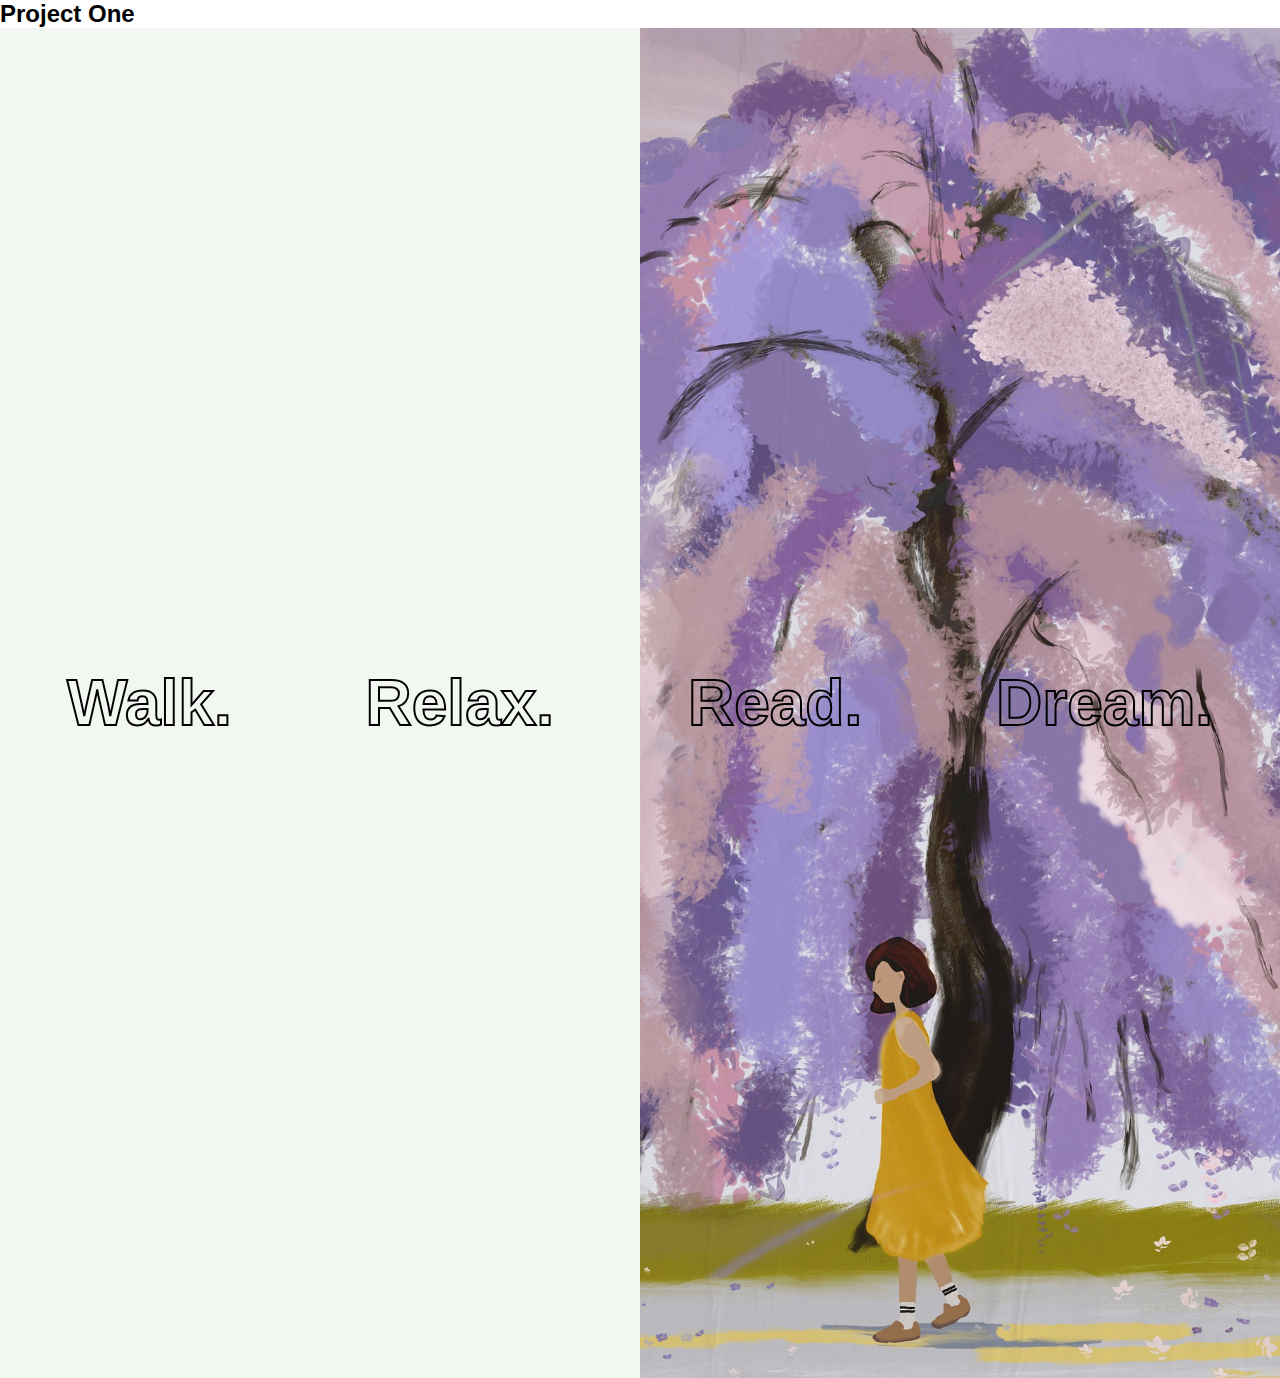
==== project1.html @ 15c98a99 "get online" ====
<!DOCTYPE html>
<html lang="en">
  <head>
    <meta charset="UTF-8" />
    <meta http-equiv="X-UA-Compatible" content="IE=edge" />
    <meta name="viewport" content="width=device-width, initial-scale=1.0" />
    <title>Project One-Image Gallery</title>
    <style>
      * {
        margin: 0;
        padding: 0;
        font-family: "poppins", sans-serif;
        box-sizing: border-box;
      }
      .hero {
        width: 100%;
        height: 150vh;
        background-color: #f3f7f1;
        position: relative;
        display: flex;
        align-items: center;
        justify-content: space-around;
      }
      .hero h1 {
        font-size: 4rem;
        position: relative;
        z-index: 2;
        -webkit-text-fill-color: transparent;
        -webkit-text-stroke: 2px black;
        cursor: pointer;
        transition: all 0.5s ease;
      }
      .hero h1:hover {
        -webkit-text-fill-color: black;
        transform: translateY(-10px);
      }
      .img_box {
        display: display;
        justify-content: center;
        text-align: center;
        position: absolute;
        top: 0;
        right: 0;
        height: 100%;
        width: 50%;
        background-image: url(image/Walk.jpg);
        background-size: cover;
        background-position: center;
      }
    </style>
  </head>
  <header>
    <h2>Project One</h2>
  </header>
  <body>
    <div class="hero">
      <h1 id="walk">Walk.</h1>
      <h1 id="relax">Relax.</h1>
      <h1 id="read">Read.</h1>
      <h1 id="dream">Dream.</h1>
      <div id="image-box" class="img_box"></div>
      <script src="project1.js"></script>
    </div>
  </body>
</html>
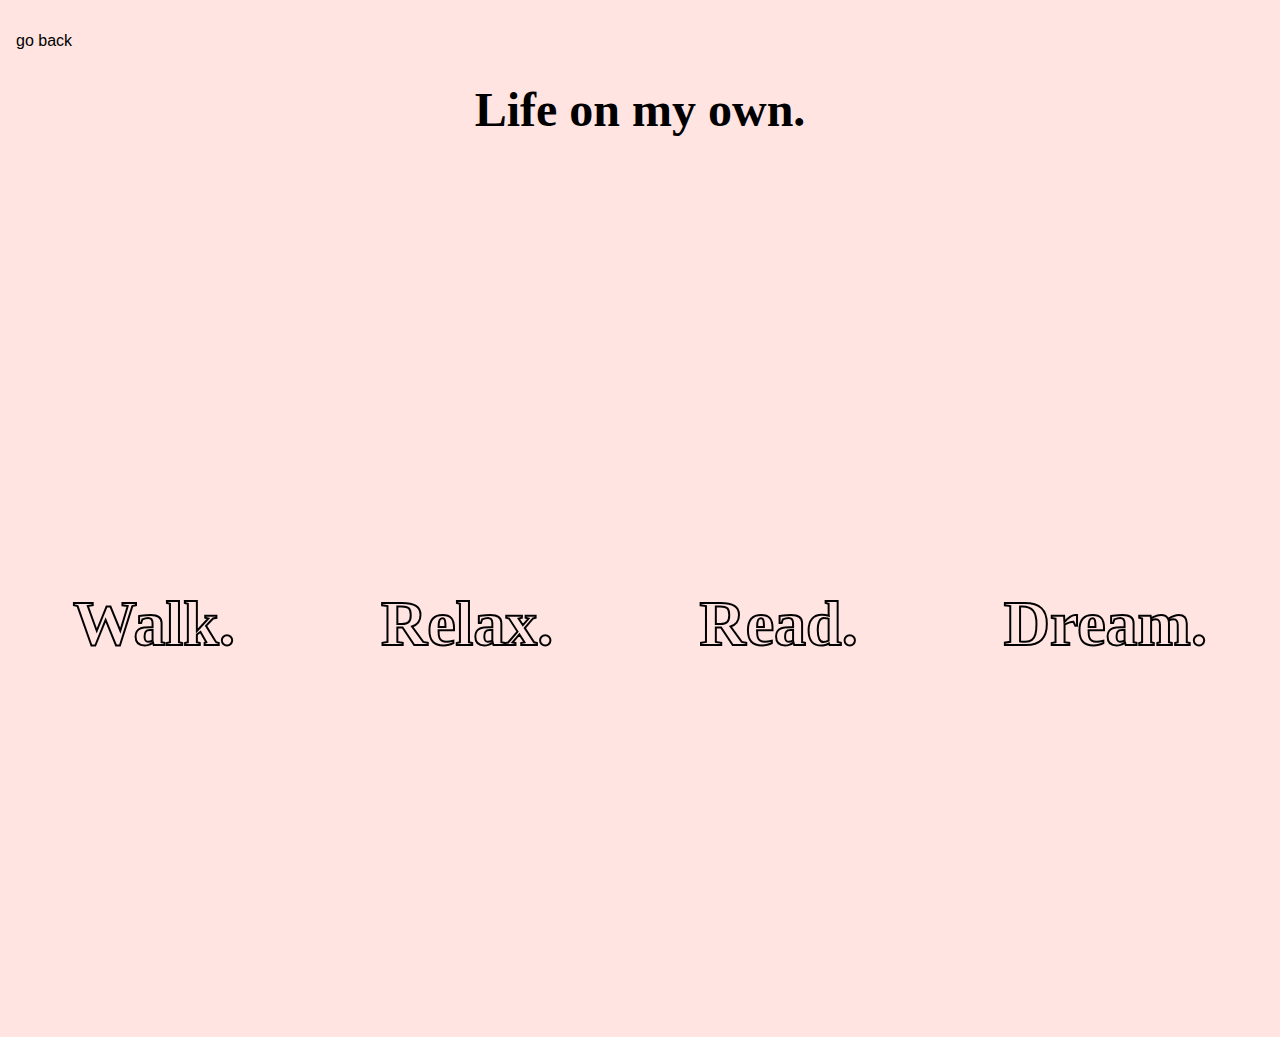
==== commit 11579ec8: "update portifolio" ====
--- a/project1.html
+++ b/project1.html
@@ -4,7 +4,7 @@
     <meta charset="UTF-8" />
     <meta http-equiv="X-UA-Compatible" content="IE=edge" />
     <meta name="viewport" content="width=device-width, initial-scale=1.0" />
-    <title>Project One-Image Gallery</title>
+    <title>Document</title>
     <style>
       * {
         margin: 0;
@@ -12,54 +12,147 @@
         font-family: "poppins", sans-serif;
         box-sizing: border-box;
       }
+      a {
+        text-decoration: none;
+        color: black;
+        display: block;
+        background-color: mistyrose;
+        padding: 32px 16px;
+      }
+      h2 {
+        background-color: mistyrose;
+        font-size: 1.5rem;
+        font-family: cursive;
+        text-align: center;
+      }
+
       .hero {
         width: 100%;
-        height: 150vh;
-        background-color: #f3f7f1;
+        height: 100vh;
+        background-color: mistyrose;
         position: relative;
         display: flex;
-        align-items: center;
         justify-content: space-around;
       }
+
       .hero h1 {
-        font-size: 4rem;
+        font-size: 1.5rem;
         position: relative;
         z-index: 2;
         -webkit-text-fill-color: transparent;
         -webkit-text-stroke: 2px black;
         cursor: pointer;
-        transition: all 0.5s ease;
+        top: 50%;
+        text-align: center;
+        font-family: cursive;
       }
-      .hero h1:hover {
+      @media (min-width: 768px) {
+        .hero h1 {
+          font-size: 4rem;
+          position: relative;
+          z-index: 2;
+          -webkit-text-fill-color: transparent;
+          -webkit-text-stroke: 2px black;
+          cursor: pointer;
+          top: 50%;
+          text-align: center;
+          font-family: cursive;
+        }
+        h2 {
+          font-size: 3rem;
+        }
+      }
+      .walk {
+        height: 100%;
+        width: 25%;
+        position: absolute;
+        top: 0;
+        left: 0;
+        opacity: 0;
+        transition: 0.5s ease;
+      }
+      .relax {
+        height: 100%;
+        width: 25%;
+        position: absolute;
+        top: 0;
+        left: 25%;
+        opacity: 0;
+        transition: 0.5s ease;
+      }
+      .read {
+        height: 100%;
+        width: 25%;
+        position: absolute;
+        top: 0;
+        right: 25%;
+        opacity: 0;
+        transition: 0.5s ease;
+      }
+      .dream {
+        height: 100%;
+        width: 25%;
+        position: absolute;
+        top: 0;
+        right: 0;
+        opacity: 0;
+        transition: 0.5s ease;
+      }
+      .container {
+        position: relative;
+      }
+      .container1:hover h1 {
         -webkit-text-fill-color: black;
         transform: translateY(-10px);
       }
-      .img_box {
-        display: display;
-        justify-content: center;
-        text-align: center;
-        position: absolute;
-        top: 0;
-        right: 0;
-        height: 100%;
-        width: 50%;
-        background-image: url(image/Walk.jpg);
-        background-size: cover;
-        background-position: center;
+      .container1:hover img {
+        opacity: 1;
+      }
+
+      .container2:hover h1 {
+        -webkit-text-fill-color: black;
+        transform: translateY(-10px);
+      }
+      .container2:hover img {
+        opacity: 1;
+      }
+      .container3:hover h1 {
+        -webkit-text-fill-color: black;
+        transform: translateY(-10px);
+      }
+      .container3:hover img {
+        opacity: 1;
+      }
+      .container4:hover h1 {
+        -webkit-text-fill-color: black;
+        transform: translateY(-10px);
+      }
+      .container4:hover img {
+        opacity: 1;
       }
     </style>
   </head>
-  <header>
-    <h2>Project One</h2>
-  </header>
   <body>
+    <a href="index.html">go back</a>
+    <h2>Life on my own.</h2>
     <div class="hero">
-      <h1 id="walk">Walk.</h1>
-      <h1 id="relax">Relax.</h1>
-      <h1 id="read">Read.</h1>
-      <h1 id="dream">Dream.</h1>
-      <div id="image-box" class="img_box"></div>
-      <script src="project1.js"></script>
+      <div class="container1">
+        <h1>Walk.</h1>
+        <img src="image/Walk.jpg" alt="walk" class="walk" />
+      </div>
+      <div class="container2">
+        <h1>Relax.</h1>
+        <img src="image/Relax.jpg" alt="relax" class="relax" />
+      </div>
+
+      <div class="container3">
+        <h1>Read.</h1>
+        <img src="image/Read.jpg" alt="read" class="read" />
+      </div>
+      <div class="container4">
+        <h1>Dream.</h1>
+        <img src="image/Dream.jpg" alt="relax" class="dream" />
+      </div>
     </div>
   </body>
 </html>
